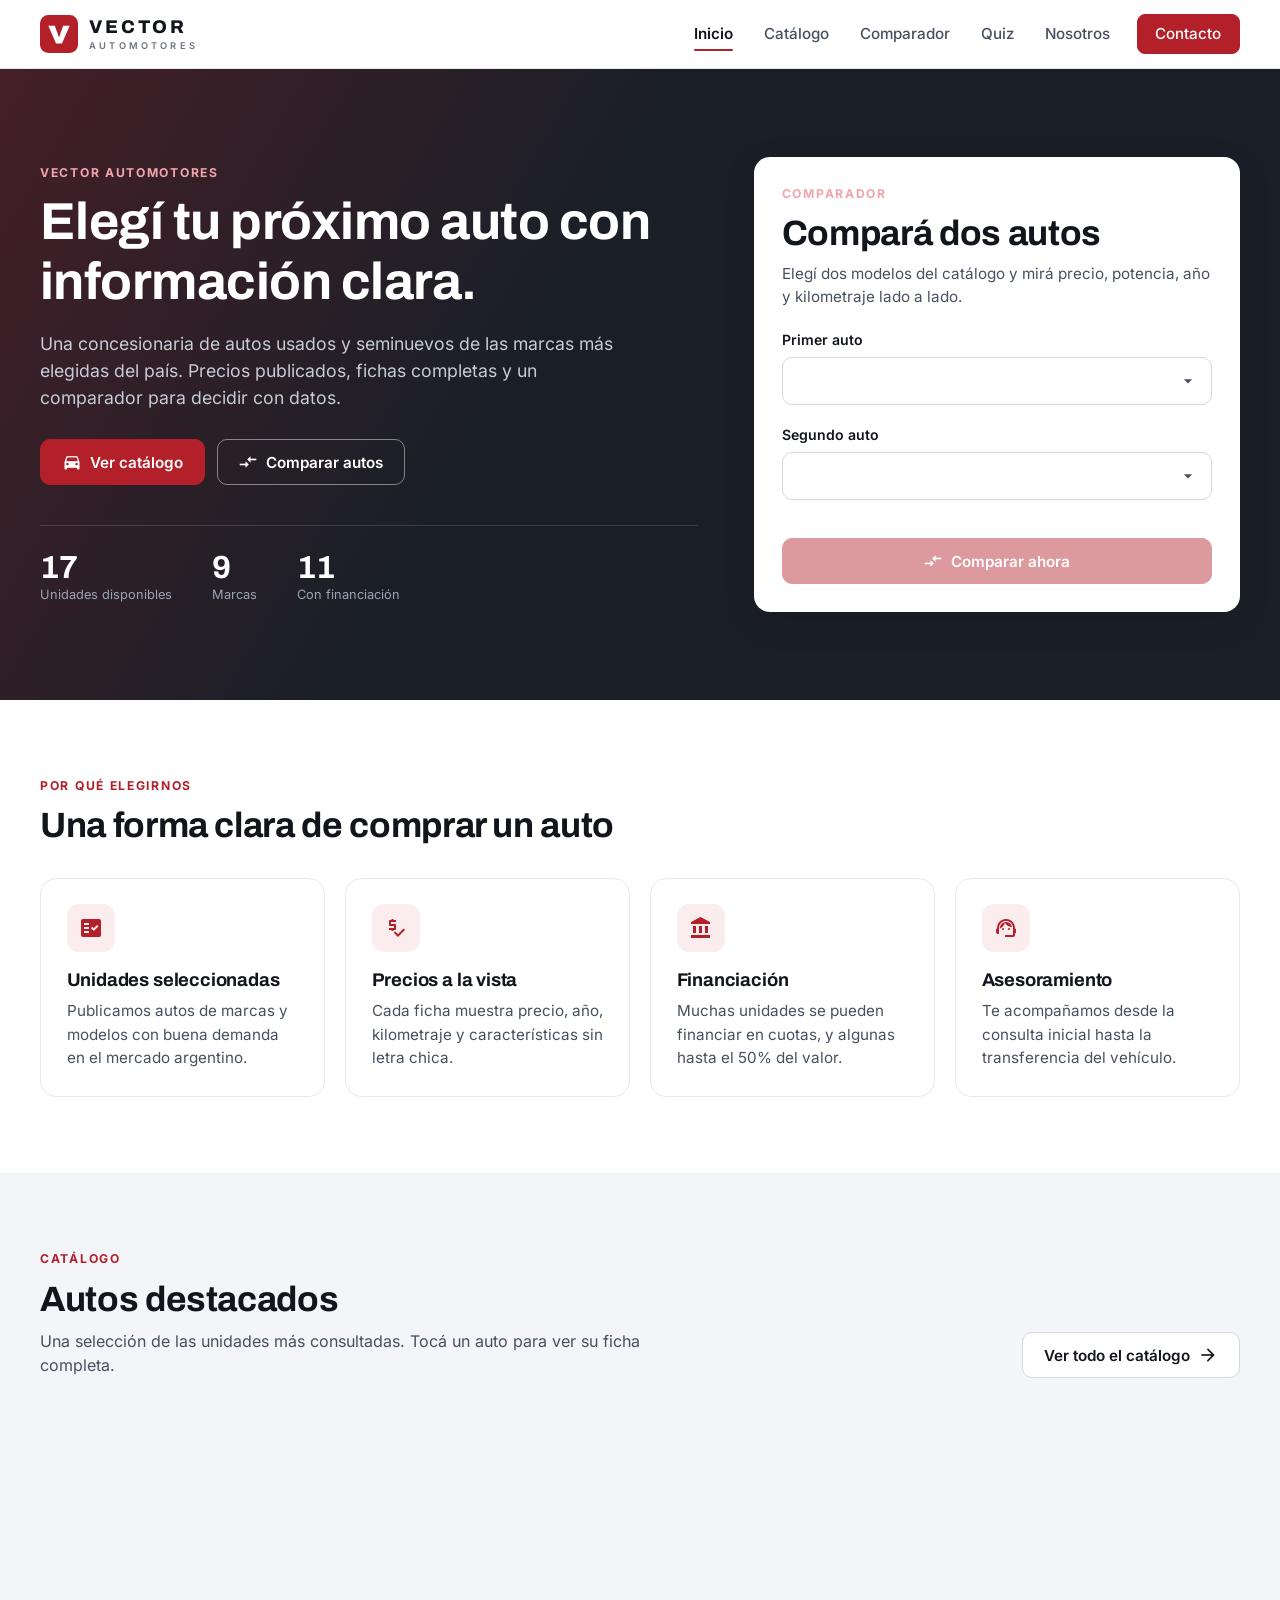
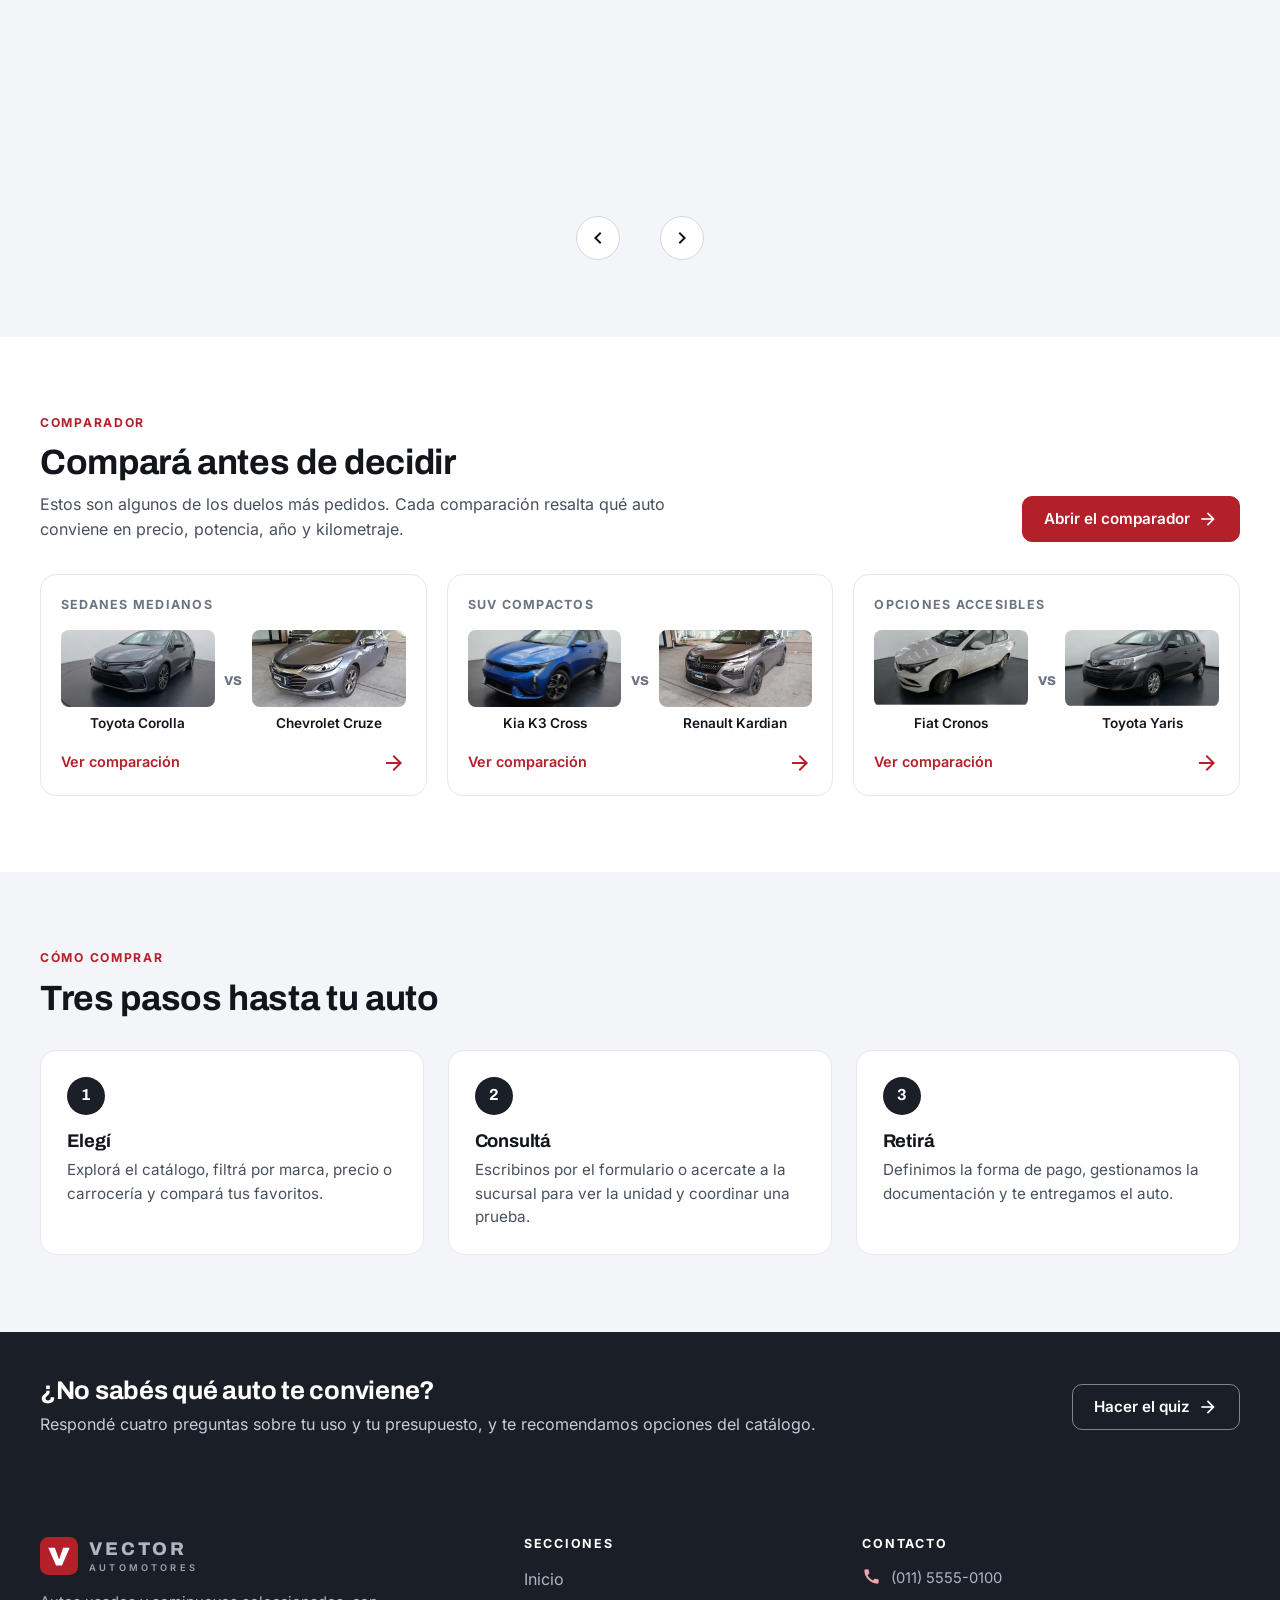
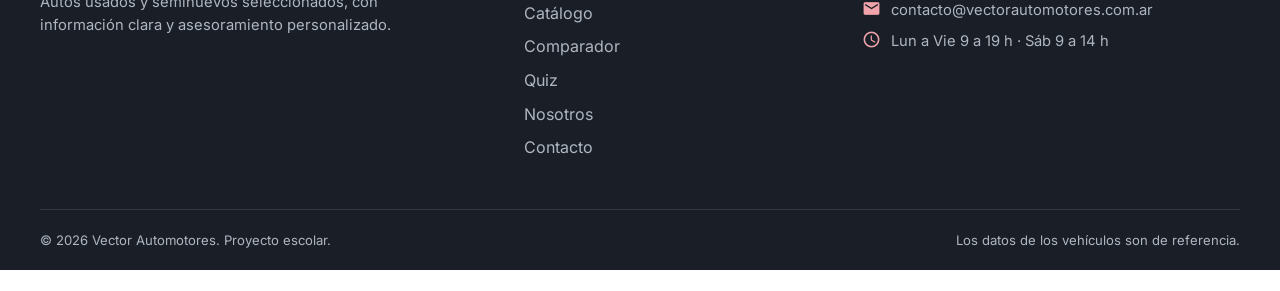
==== index.html @ 0a86e4fc "Segundo commit - Arreglos generales" ====
<!DOCTYPE html>
<html lang="es"><head><meta charset="UTF-8"><meta http-equiv="refresh" content="0; url=main/index.html"><title>Vector Automotores</title></head><body><a href="main/index.html">Ir al sitio</a></body></html>
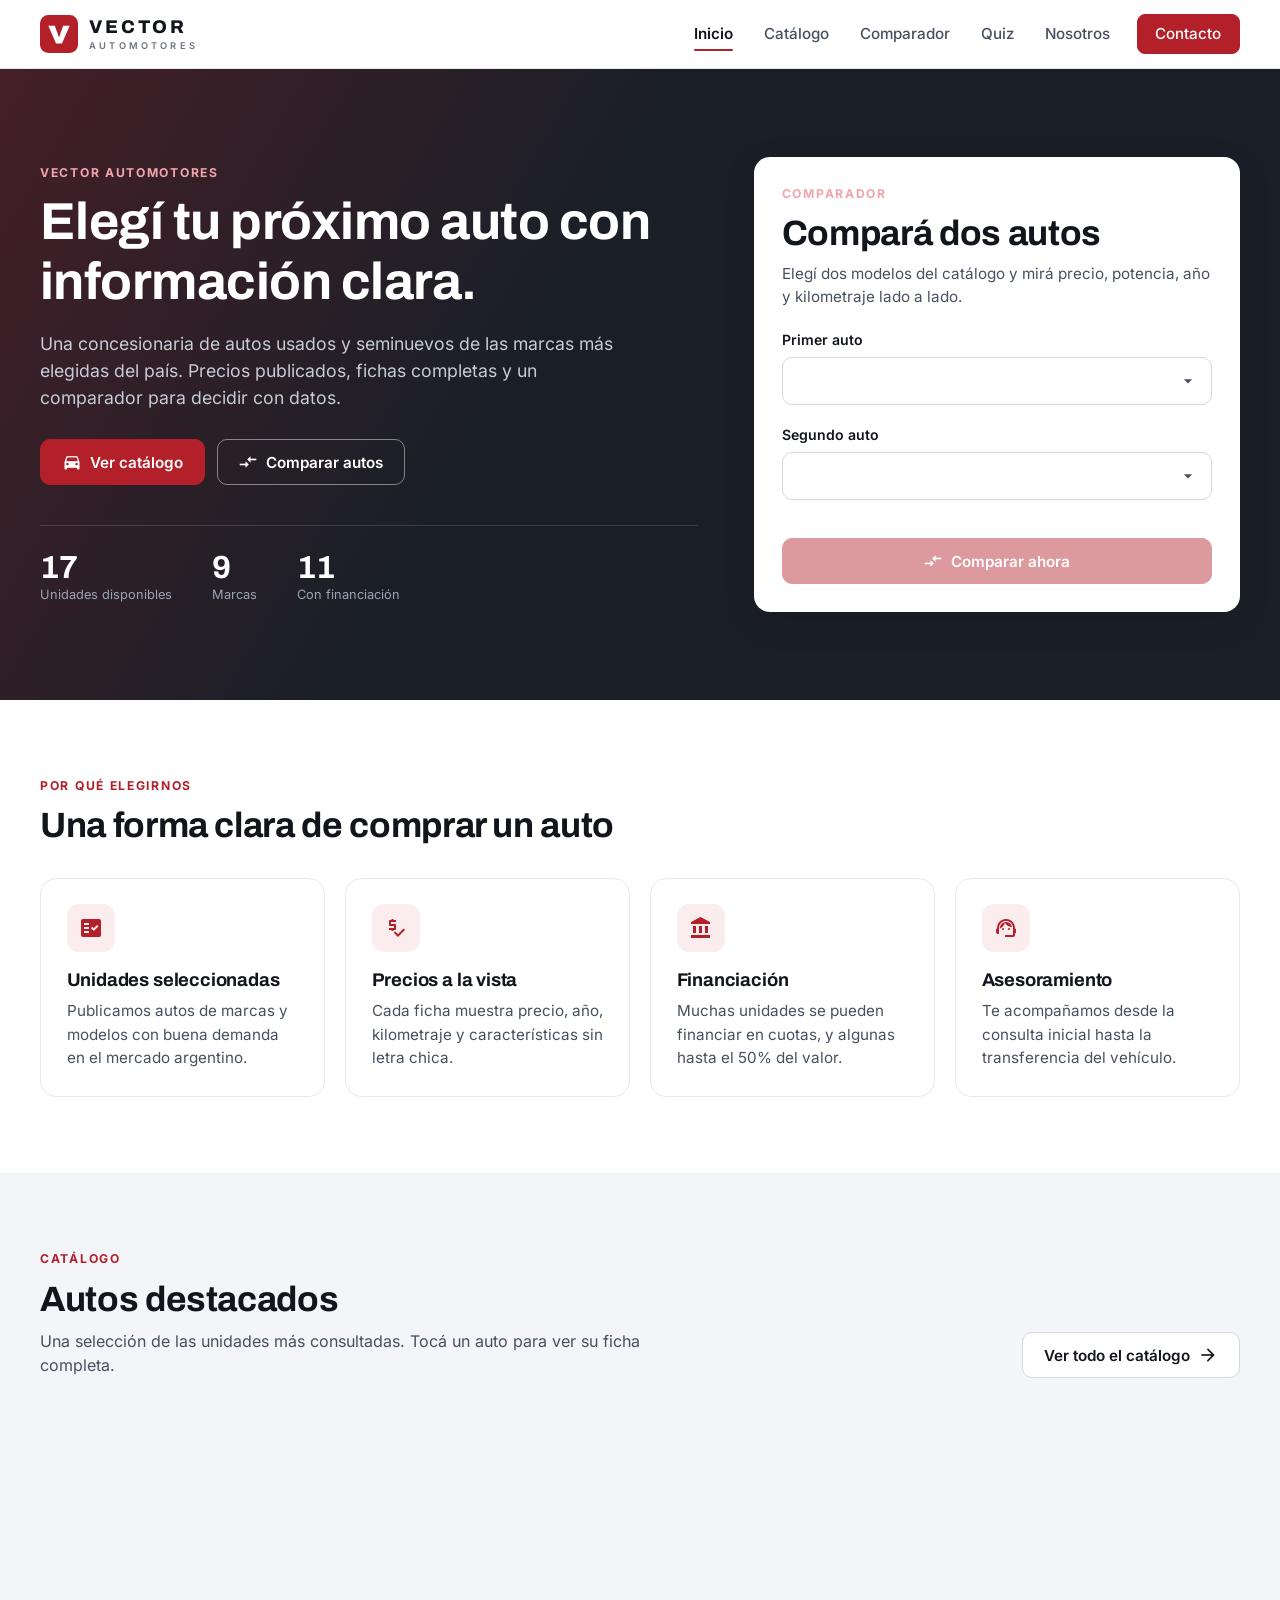
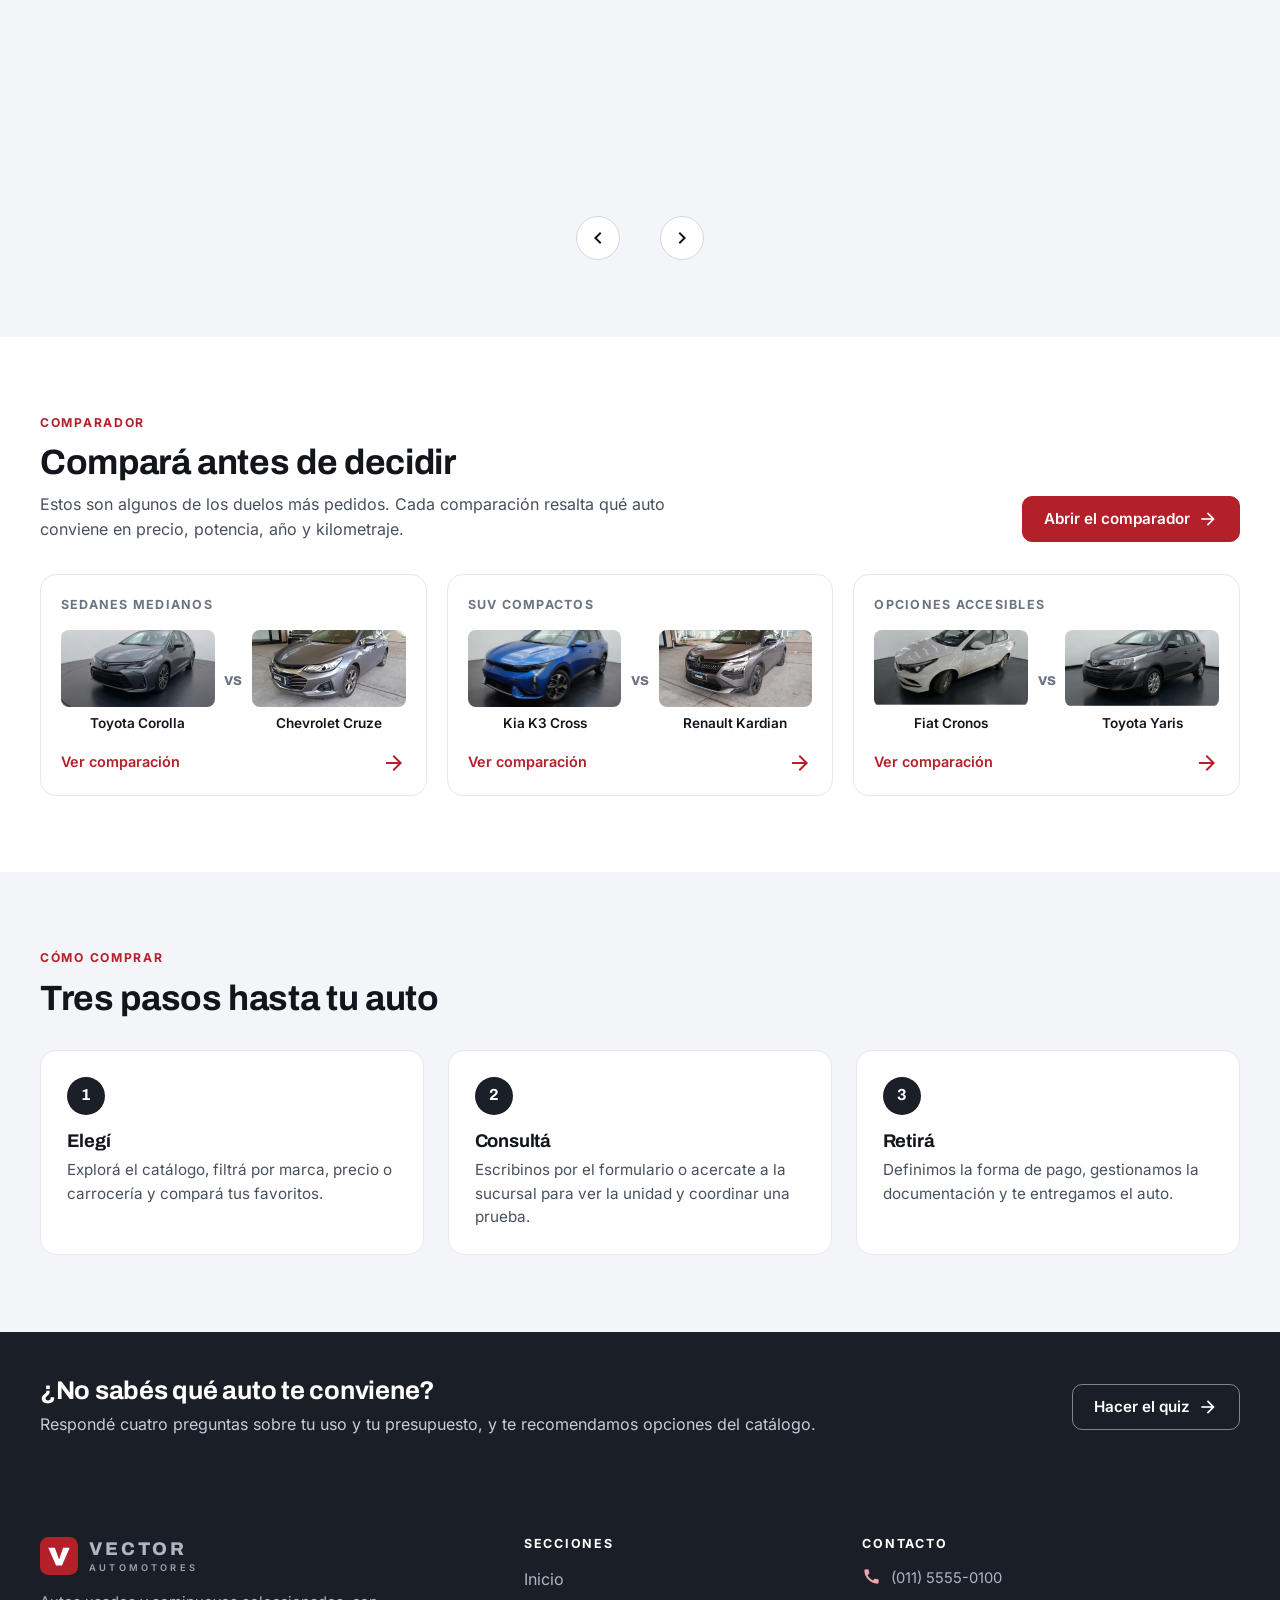
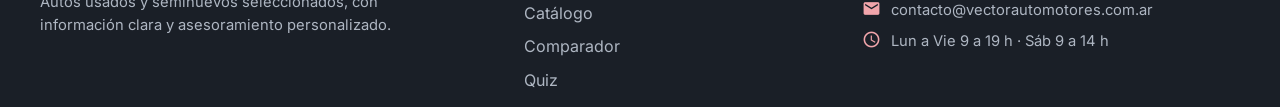
==== commit 62fa1ec3: "Aclaracion En el commit anterior dice "Segundo commit" porque tuvimos unos problemas con el repo ant" ====
--- a/index.html
+++ b/index.html
@@ -1,2 +1,12 @@
 <!DOCTYPE html>
-<html lang="es"><head><meta charset="UTF-8"><meta http-equiv="refresh" content="0; url=main/index.html"><title>Vector Automotores</title></head><body><a href="main/index.html">Ir al sitio</a></body></html>
+<html lang="es">
+
+<head>
+    <meta charset="UTF-8">
+    <meta http-equiv="refresh" content="0; url=main/index.html">
+    <title>Vector Automotores</title>
+</head>
+
+<body><a href="main/index.html">Ir al sitio</a></body>
+
+</html>
